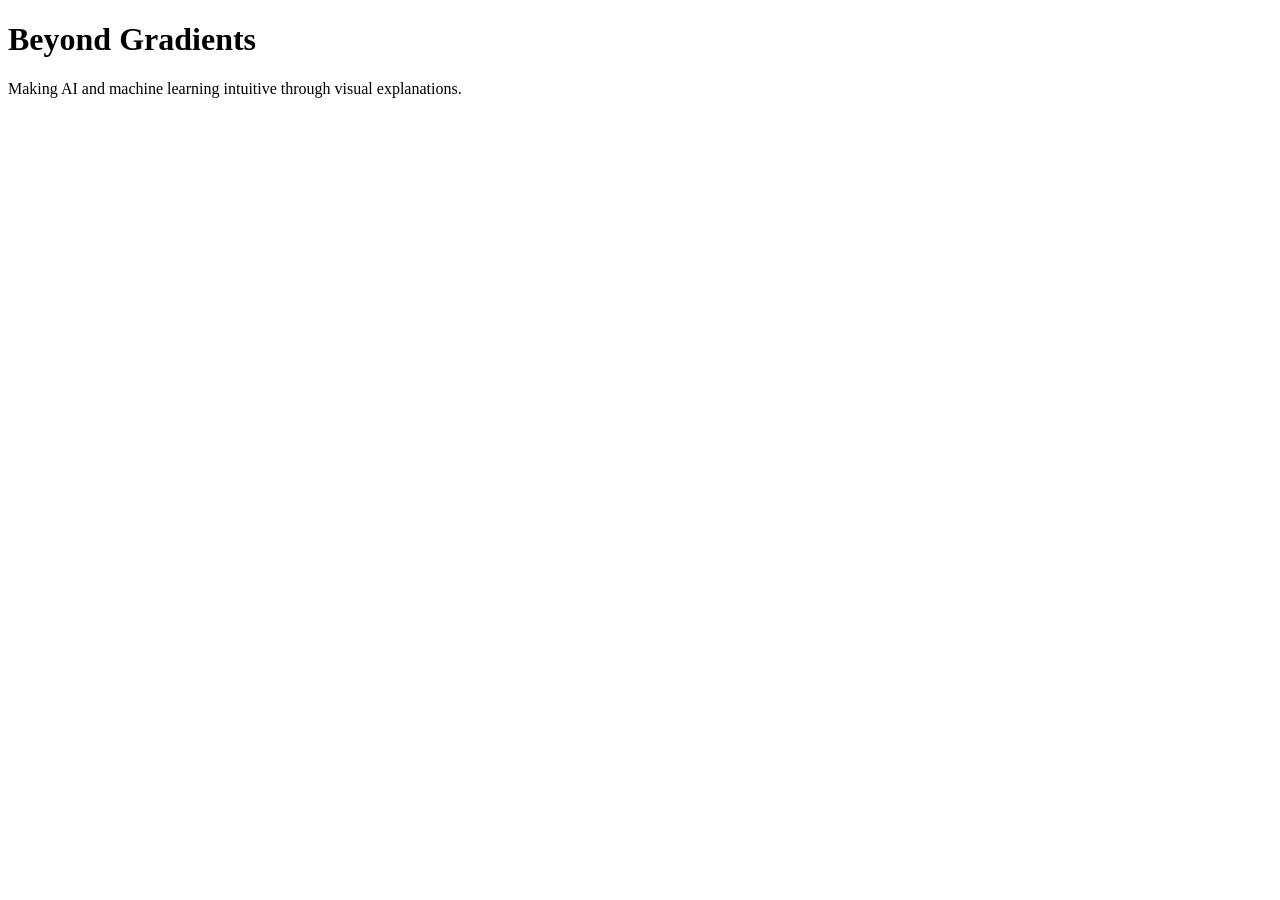
==== index.html @ d9b0badd "Create index.html" ====
<!doctype html>
<html>
<head>
  <meta charset="utf-8">
  <meta name="viewport" content="width=device-width, initial-scale=1">
  <title>Beyond Gradients</title>
</head>
<body>
  <h1>Beyond Gradients</h1>
  <p>Making AI and machine learning intuitive through visual explanations.</p>
</body>
</html>
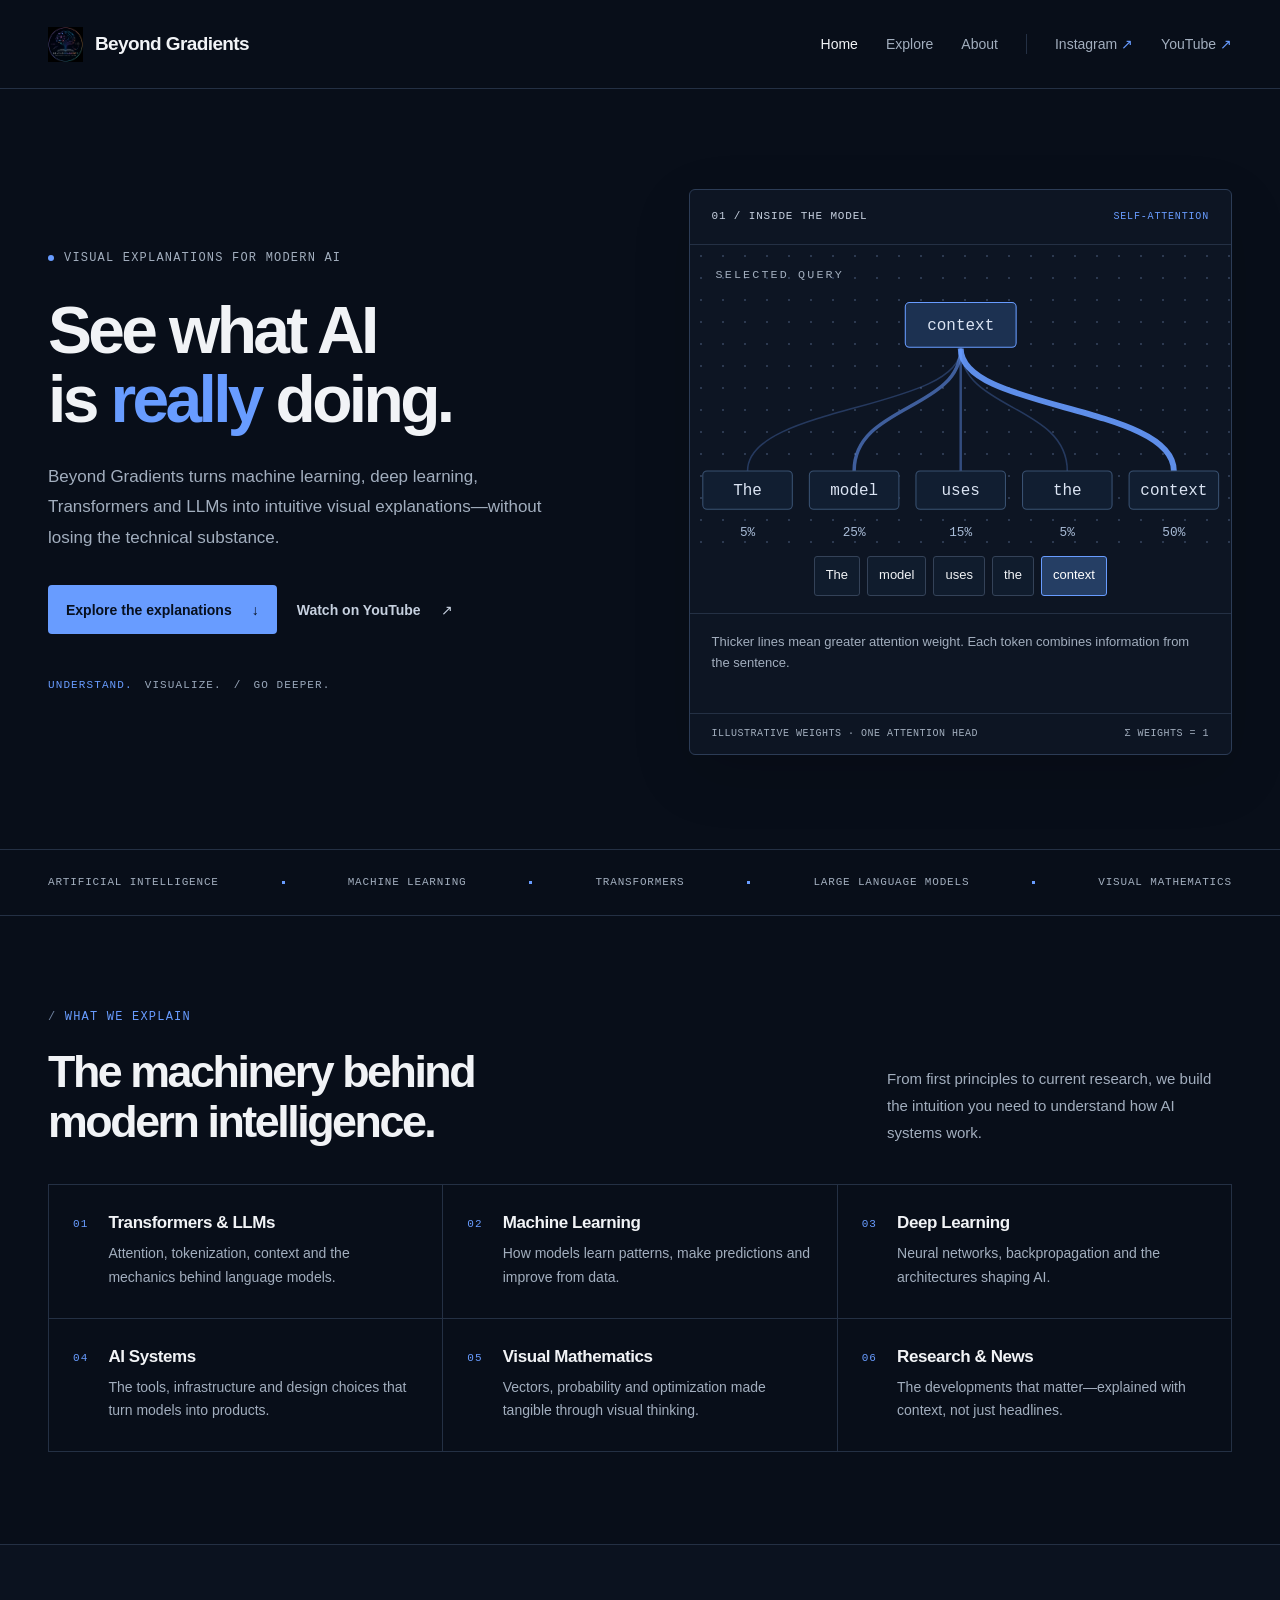
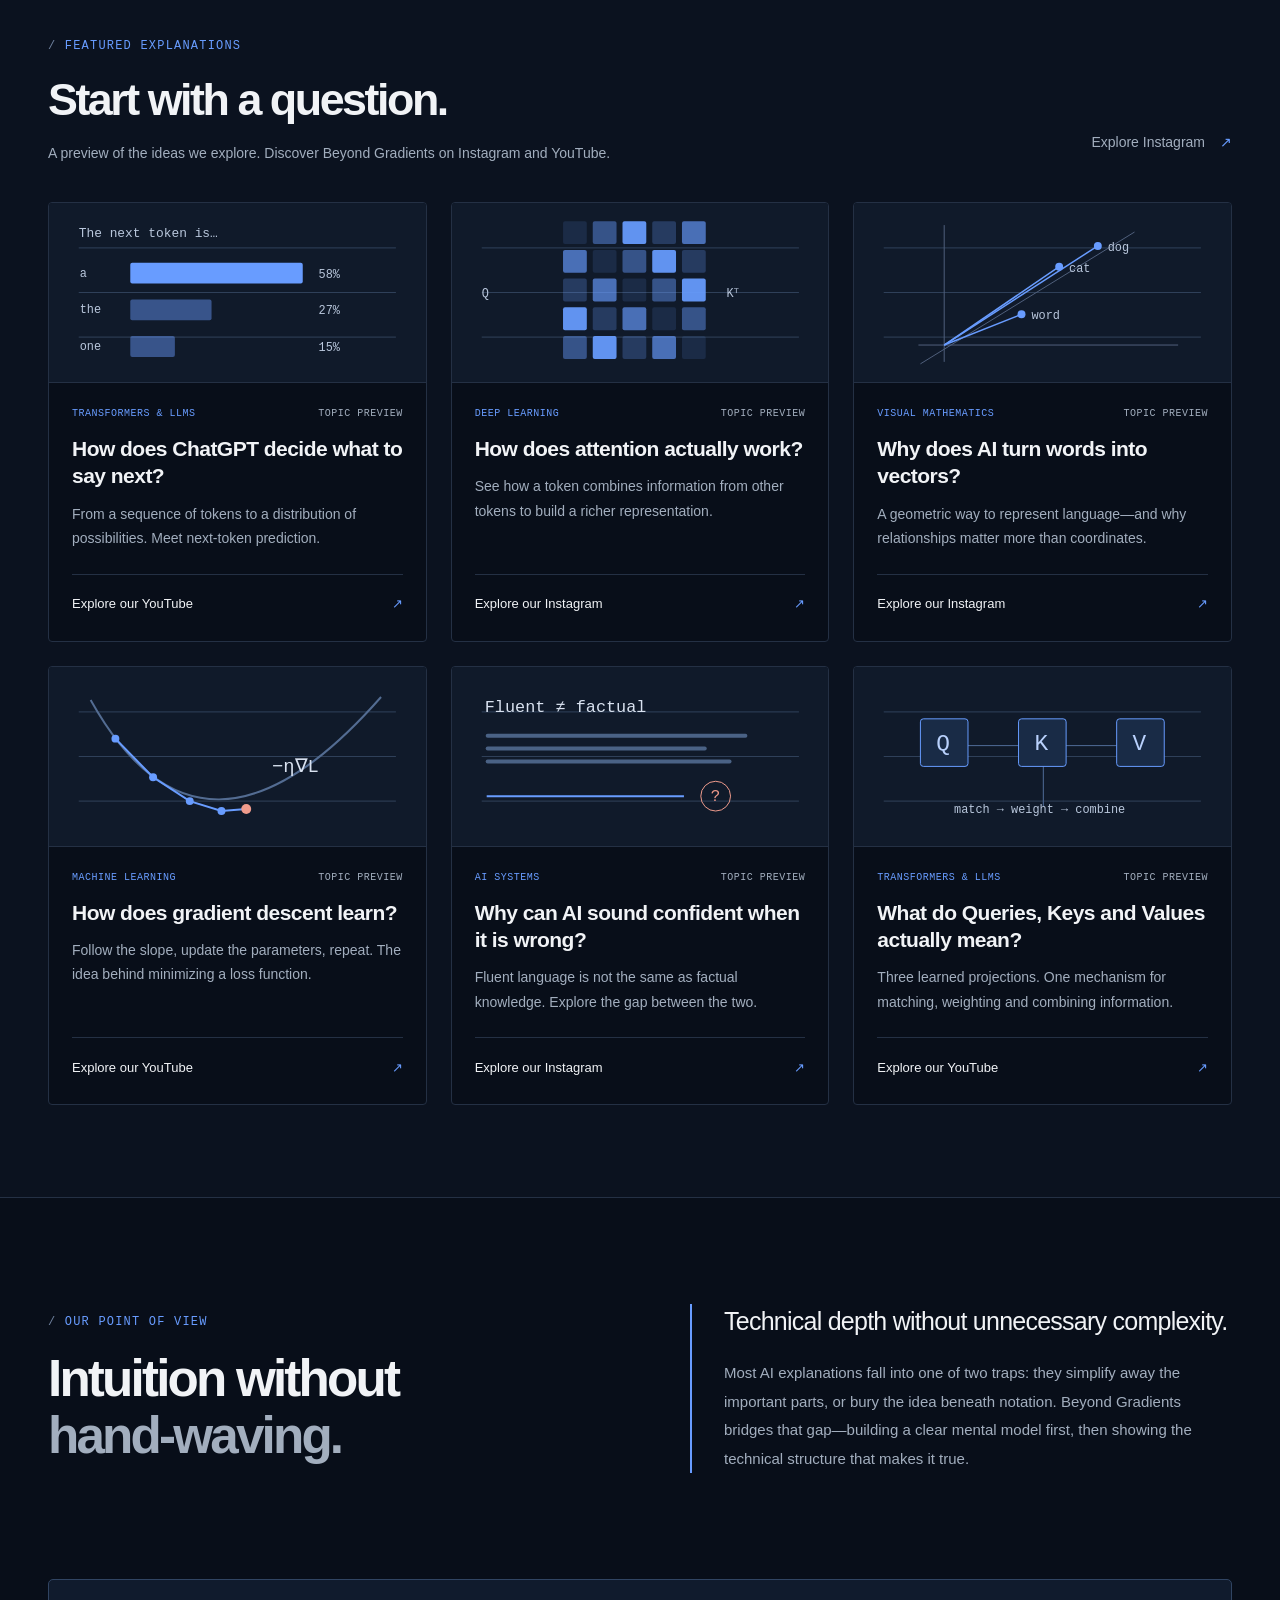
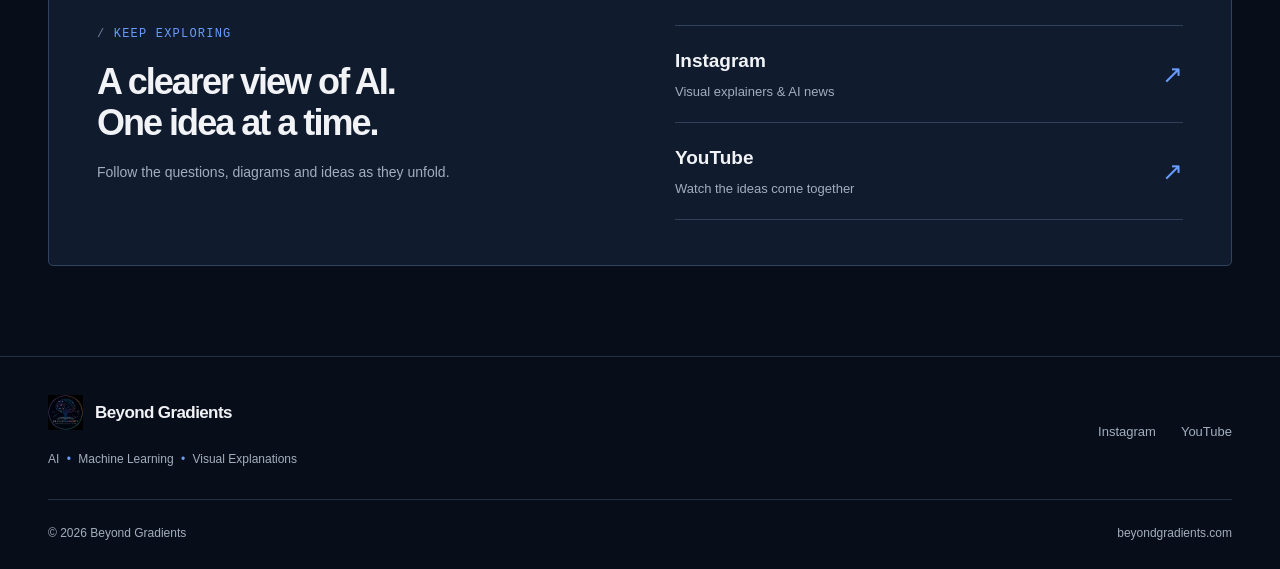
==== commit 94655bf0: "Build Beyond Gradients website" ====
--- a/index.html
+++ b/index.html
@@ -1,12 +1,183 @@
 <!doctype html>
-<html>
+<html lang="en">
 <head>
   <meta charset="utf-8">
   <meta name="viewport" content="width=device-width, initial-scale=1">
-  <title>Beyond Gradients</title>
+  <meta name="theme-color" content="#080e19">
+  <meta name="color-scheme" content="dark">
+  <title>Beyond Gradients — Visual Explanations for Modern AI</title>
+  <meta name="description" content="Understand artificial intelligence, machine learning, Transformers and LLMs through intuitive visual explanations with real technical depth.">
+  <link rel="canonical" href="https://beyondgradients.com/">
+  <link rel="icon" type="image/png" href="assets/beyond-grad-logo.png">
+  <link rel="apple-touch-icon" href="assets/beyond-grad-logo.png">
+  <meta property="og:type" content="website">
+  <meta property="og:site_name" content="Beyond Gradients">
+  <meta property="og:title" content="Beyond Gradients — Visual Explanations for Modern AI">
+  <meta property="og:description" content="AI and machine learning, explained intuitively, visually and rigorously.">
+  <meta property="og:url" content="https://beyondgradients.com/">
+  <meta property="og:image" content="https://beyondgradients.com/assets/beyond-grad-logo.png">
+  <meta property="og:image:alt" content="Beyond Gradients logo">
+  <meta name="twitter:card" content="summary">
+  <meta name="twitter:title" content="Beyond Gradients — Visual Explanations for Modern AI">
+  <meta name="twitter:description" content="AI and machine learning, explained intuitively, visually and rigorously.">
+  <meta name="twitter:image" content="https://beyondgradients.com/assets/beyond-grad-logo.png">
+  <script type="application/ld+json">
+    {"@context": "https://schema.org", "@type": "EducationalOrganization", "name": "Beyond Gradients", "url": "https://beyondgradients.com", "logo": "https://beyondgradients.com/assets/beyond-grad-logo.png", "description": "Visual explanations for artificial intelligence and machine learning.", "sameAs": ["https://www.instagram.com/beyondgradients/", "https://www.youtube.com/@BeyondGradients"]}
+  </script>
+  <link rel="stylesheet" href="styles.css">
+  <script src="script.js" defer></script>
 </head>
 <body>
-  <h1>Beyond Gradients</h1>
-  <p>Making AI and machine learning intuitive through visual explanations.</p>
+  <a class="skip-link" href="#main-content">Skip to content</a>
+  <header class="site-header" data-header>
+    <div class="nav-shell">
+      <a class="brand" href="#top" aria-label="Beyond Gradients home">
+        <span class="brand-mark"><img src="assets/beyond-grad-logo.png" alt="" width="40" height="40"></span>
+        <span>Beyond Gradients</span>
+      </a>
+      <button class="menu-toggle" type="button" aria-expanded="false" aria-controls="primary-navigation" data-menu-toggle>
+        <span class="sr-only">Open navigation</span><span aria-hidden="true"></span><span aria-hidden="true"></span>
+      </button>
+      <nav class="primary-nav" id="primary-navigation" aria-label="Primary navigation" data-navigation>
+        <a href="#top">Home</a><a href="#explore">Explore</a><a href="#about">About</a>
+        <span class="nav-divider" aria-hidden="true"></span>
+        <a class="platform-link" data-platform="instagram" href="https://www.instagram.com/beyondgradients/" target="_blank" rel="noopener noreferrer">Instagram <span aria-hidden="true">↗</span></a>
+        <a class="platform-link" data-platform="youtube" href="https://www.youtube.com/@BeyondGradients" target="_blank" rel="noopener noreferrer">YouTube <span aria-hidden="true">↗</span></a>
+      </nav>
+    </div>
+  </header>
+  <main id="main-content">
+    <section class="hero" id="top" aria-labelledby="hero-title">
+      <div class="hero-grid page-shell">
+        <div class="hero-copy">
+          <p class="eyebrow"><span></span> Visual explanations for modern AI</p>
+          <h1 id="hero-title">See what AI<br>is <em>really</em> doing.</h1>
+          <p class="hero-lede">Beyond Gradients turns machine learning, deep learning, Transformers and LLMs into intuitive visual explanations—without losing the technical substance.</p>
+          <div class="hero-actions">
+            <a class="button button-primary" href="#featured">Explore the explanations <span aria-hidden="true">↓</span></a>
+            <a class="button button-quiet" data-platform="youtube" href="https://www.youtube.com/@BeyondGradients" target="_blank" rel="noopener noreferrer">Watch on YouTube <span aria-hidden="true">↗</span></a>
+          </div>
+          <p class="hero-index"><span>Understand.</span> Visualize. <span aria-hidden="true">/</span> Go deeper.</p>
+        </div>
+        <div class="attention-visual">
+          <div class="visual-label"><span>01 / Inside the model</span><span>Self-attention</span></div>
+          <svg viewBox="0 0 508 292" role="img" aria-labelledby="attention-title attention-desc">
+            <title id="attention-title">How a token attends to context</title>
+            <desc id="attention-desc">Illustrative attention weights for context: The 5 percent, model 25 percent, uses 15 percent, the 5 percent, context 50 percent. Invented teaching values, not model measurements.</desc>
+            <text class="diagram-label" x="24" y="31">Selected query</text>
+            <rect class="diagram-node active" x="202" y="54" width="104" height="42" rx="4"/>
+            <text class="diagram-text" x="254" y="80" data-query-label>context</text>
+            <path class="diagram-line" data-attention-line d="M254 97 C254 155 54 150 54 212" style="stroke-width:1.45;opacity:0.27"/>
+            <path class="diagram-line" data-attention-line d="M254 97 C254 155 154 150 154 212" style="stroke-width:3.25;opacity:0.55"/>
+            <path class="diagram-line" data-attention-line d="M254 97 C254 155 254 150 254 212" style="stroke-width:2.3499999999999996;opacity:0.41000000000000003"/>
+            <path class="diagram-line" data-attention-line d="M254 97 C254 155 354 150 354 212" style="stroke-width:1.45;opacity:0.27"/>
+            <path class="diagram-line" data-attention-line d="M254 97 C254 155 454 150 454 212" style="stroke-width:5.5;opacity:0.9000000000000001"/>
+            <rect class="diagram-node" x="12" y="212" width="84" height="36" rx="4"/><text class="diagram-text" x="54" y="235">The</text><text class="diagram-weight" data-attention-weight x="54" y="273">5%</text>
+            <rect class="diagram-node" x="112" y="212" width="84" height="36" rx="4"/><text class="diagram-text" x="154" y="235">model</text><text class="diagram-weight" data-attention-weight x="154" y="273">25%</text>
+            <rect class="diagram-node" x="212" y="212" width="84" height="36" rx="4"/><text class="diagram-text" x="254" y="235">uses</text><text class="diagram-weight" data-attention-weight x="254" y="273">15%</text>
+            <rect class="diagram-node" x="312" y="212" width="84" height="36" rx="4"/><text class="diagram-text" x="354" y="235">the</text><text class="diagram-weight" data-attention-weight x="354" y="273">5%</text>
+            <rect class="diagram-node" x="412" y="212" width="84" height="36" rx="4"/><text class="diagram-text" x="454" y="235">context</text><text class="diagram-weight" data-attention-weight x="454" y="273">50%</text>
+          </svg>
+          <div class="token-controls" role="group" aria-label="Choose a query token" hidden><button type="button" data-token="The" aria-pressed="false">The</button><button type="button" data-token="model" aria-pressed="false">model</button><button type="button" data-token="uses" aria-pressed="false">uses</button><button type="button" data-token="the" aria-pressed="false">the</button><button type="button" data-token="context" aria-pressed="true">context</button></div>
+          <p class="visual-note" data-attention-status aria-live="polite">Thicker lines mean greater attention weight. Each token combines information from the sentence.</p>
+          <div class="visual-footer"><span>Illustrative weights · one attention head</span><span>Σ weights = 1</span></div>
+        </div>
+      </div>
+    </section>
+    <section class="topic-strip" aria-label="Topics covered"><div class="ticker-track"><span>Artificial intelligence</span><i></i><span>Machine learning</span><i></i><span>Transformers</span><i></i><span>Large language models</span><i></i><span>Visual mathematics</span></div></section>
+    <section class="section page-shell" id="explore" aria-labelledby="explore-title">
+      <div class="section-heading">
+        <div><p class="kicker">What we explain</p><h2 id="explore-title">The machinery behind<br>modern intelligence.</h2></div>
+        <p>From first principles to current research, we build the intuition you need to understand how AI systems work.</p>
+      </div>
+      <div class="category-grid">
+        <article class="category-card"><span class="category-number">01</span><div><h3>Transformers &amp; LLMs</h3><p>Attention, tokenization, context and the mechanics behind language models.</p></div></article>
+        <article class="category-card"><span class="category-number">02</span><div><h3>Machine Learning</h3><p>How models learn patterns, make predictions and improve from data.</p></div></article>
+        <article class="category-card"><span class="category-number">03</span><div><h3>Deep Learning</h3><p>Neural networks, backpropagation and the architectures shaping AI.</p></div></article>
+        <article class="category-card"><span class="category-number">04</span><div><h3>AI Systems</h3><p>The tools, infrastructure and design choices that turn models into products.</p></div></article>
+        <article class="category-card"><span class="category-number">05</span><div><h3>Visual Mathematics</h3><p>Vectors, probability and optimization made tangible through visual thinking.</p></div></article>
+        <article class="category-card"><span class="category-number">06</span><div><h3>Research &amp; News</h3><p>The developments that matter—explained with context, not just headlines.</p></div></article>
+      </div>
+    </section>
+    <section class="section featured-section" id="featured" aria-labelledby="featured-title">
+      <div class="page-shell">
+        <div class="section-heading featured-heading"><div><p class="kicker">Featured explanations</p><h2 id="featured-title">Start with a question.</h2><p class="section-intro">A preview of the ideas we explore. Discover Beyond Gradients on Instagram and YouTube.</p></div><a class="text-link" data-platform="instagram" href="https://www.instagram.com/beyondgradients/" target="_blank" rel="noopener noreferrer">Explore Instagram <span aria-hidden="true">↗</span></a></div>
+        <!-- EXPLANATIONS:START -->
+        <div class="content-grid">
+          <article class="content-card">
+            <div class="card-visual"><svg viewBox="0 0 380 180" aria-hidden="true" focusable="false" xmlns="http://www.w3.org/2000/svg"><g fill="none" stroke="#30415b" stroke-width="1"><path d="M30 45H350M30 90H350M30 135H350"/></g><text x="30" y="34" fill="#b9c7dc" font-family="monospace" font-size="13">The next token is…</text><text x="31" y="74" fill="#b9c7dc" font-family="monospace" font-size="12">a</text><rect x="82" y="60" width="174" height="21" rx="2" fill="#689cff" opacity="1"/><text x="272" y="75" fill="#b9c7dc" font-family="monospace" font-size="12">58%</text><text x="31" y="111" fill="#b9c7dc" font-family="monospace" font-size="12">the</text><rect x="82" y="97" width="82" height="21" rx="2" fill="#689cff" opacity="0.45"/><text x="272" y="112" fill="#b9c7dc" font-family="monospace" font-size="12">27%</text><text x="31" y="148" fill="#b9c7dc" font-family="monospace" font-size="12">one</text><rect x="82" y="134" width="45" height="21" rx="2" fill="#689cff" opacity="0.45"/><text x="272" y="149" fill="#b9c7dc" font-family="monospace" font-size="12">15%</text></svg></div>
+            <div class="card-body">
+              <div class="card-meta"><span>Transformers &amp; LLMs</span><span>Topic preview</span></div>
+              <h3>How does ChatGPT decide what to say next?</h3><p>From a sequence of tokens to a distribution of possibilities. Meet next-token prediction.</p>
+              <a class="card-link" href="https://www.youtube.com/@BeyondGradients" target="_blank" rel="noopener noreferrer" aria-label="Explore our YouTube: How does ChatGPT decide what to say next?">Explore our YouTube<span aria-hidden="true">↗</span></a>
+            </div>
+          </article>
+          <article class="content-card">
+            <div class="card-visual"><svg viewBox="0 0 380 180" aria-hidden="true" focusable="false" xmlns="http://www.w3.org/2000/svg"><g fill="none" stroke="#30415b" stroke-width="1"><path d="M30 45H350M30 90H350M30 135H350"/></g><rect x="112" y="18" width="24" height="23" rx="2" fill="#689cff" opacity="0.13"/><rect x="142" y="18" width="24" height="23" rx="2" fill="#689cff" opacity="0.44"/><rect x="172" y="18" width="24" height="23" rx="2" fill="#689cff" opacity="0.93"/><rect x="202" y="18" width="24" height="23" rx="2" fill="#689cff" opacity="0.25"/><rect x="232" y="18" width="24" height="23" rx="2" fill="#689cff" opacity="0.66"/><rect x="112" y="47" width="24" height="23" rx="2" fill="#689cff" opacity="0.66"/><rect x="142" y="47" width="24" height="23" rx="2" fill="#689cff" opacity="0.13"/><rect x="172" y="47" width="24" height="23" rx="2" fill="#689cff" opacity="0.44"/><rect x="202" y="47" width="24" height="23" rx="2" fill="#689cff" opacity="0.93"/><rect x="232" y="47" width="24" height="23" rx="2" fill="#689cff" opacity="0.25"/><rect x="112" y="76" width="24" height="23" rx="2" fill="#689cff" opacity="0.25"/><rect x="142" y="76" width="24" height="23" rx="2" fill="#689cff" opacity="0.66"/><rect x="172" y="76" width="24" height="23" rx="2" fill="#689cff" opacity="0.13"/><rect x="202" y="76" width="24" height="23" rx="2" fill="#689cff" opacity="0.44"/><rect x="232" y="76" width="24" height="23" rx="2" fill="#689cff" opacity="0.93"/><rect x="112" y="105" width="24" height="23" rx="2" fill="#689cff" opacity="0.93"/><rect x="142" y="105" width="24" height="23" rx="2" fill="#689cff" opacity="0.25"/><rect x="172" y="105" width="24" height="23" rx="2" fill="#689cff" opacity="0.66"/><rect x="202" y="105" width="24" height="23" rx="2" fill="#689cff" opacity="0.13"/><rect x="232" y="105" width="24" height="23" rx="2" fill="#689cff" opacity="0.44"/><rect x="112" y="134" width="24" height="23" rx="2" fill="#689cff" opacity="0.44"/><rect x="142" y="134" width="24" height="23" rx="2" fill="#689cff" opacity="0.93"/><rect x="172" y="134" width="24" height="23" rx="2" fill="#689cff" opacity="0.25"/><rect x="202" y="134" width="24" height="23" rx="2" fill="#689cff" opacity="0.66"/><rect x="232" y="134" width="24" height="23" rx="2" fill="#689cff" opacity="0.13"/><text x="30" y="95" fill="#b9c7dc" font-family="monospace" font-size="12">Q</text><text x="277" y="95" fill="#b9c7dc" font-family="monospace" font-size="12">Kᵀ</text></svg></div>
+            <div class="card-body">
+              <div class="card-meta"><span>Deep Learning</span><span>Topic preview</span></div>
+              <h3>How does attention actually work?</h3><p>See how a token combines information from other tokens to build a richer representation.</p>
+              <a class="card-link" href="https://www.instagram.com/beyondgradients/" target="_blank" rel="noopener noreferrer" aria-label="Explore our Instagram: How does attention actually work?">Explore our Instagram<span aria-hidden="true">↗</span></a>
+            </div>
+          </article>
+          <article class="content-card">
+            <div class="card-visual"><svg viewBox="0 0 380 180" aria-hidden="true" focusable="false" xmlns="http://www.w3.org/2000/svg"><g fill="none" stroke="#30415b" stroke-width="1"><path d="M30 45H350M30 90H350M30 135H350"/></g><path d="M65 143H327M91 160V22M67 162L283 29" stroke="#50617d" fill="none"/><path d="M91 143L207 64" stroke="#689cff" stroke-width="1.5"/><circle cx="207" cy="64" r="4" fill="#689cff"/><text x="217" y="69" fill="#b9c7dc" font-family="monospace" font-size="12">cat</text><path d="M91 143L246 43" stroke="#689cff" stroke-width="1.5"/><circle cx="246" cy="43" r="4" fill="#689cff"/><text x="256" y="48" fill="#b9c7dc" font-family="monospace" font-size="12">dog</text><path d="M91 143L169 112" stroke="#689cff" stroke-width="1.5"/><circle cx="169" cy="112" r="4" fill="#689cff"/><text x="179" y="117" fill="#b9c7dc" font-family="monospace" font-size="12">word</text></svg></div>
+            <div class="card-body">
+              <div class="card-meta"><span>Visual Mathematics</span><span>Topic preview</span></div>
+              <h3>Why does AI turn words into vectors?</h3><p>A geometric way to represent language—and why relationships matter more than coordinates.</p>
+              <a class="card-link" href="https://www.instagram.com/beyondgradients/" target="_blank" rel="noopener noreferrer" aria-label="Explore our Instagram: Why does AI turn words into vectors?">Explore our Instagram<span aria-hidden="true">↗</span></a>
+            </div>
+          </article>
+          <article class="content-card">
+            <div class="card-visual"><svg viewBox="0 0 380 180" aria-hidden="true" focusable="false" xmlns="http://www.w3.org/2000/svg"><g fill="none" stroke="#30415b" stroke-width="1"><path d="M30 45H350M30 90H350M30 135H350"/></g><path d="M42 33Q155 235 335 30" stroke="#536c92" stroke-width="2" fill="none"/><path d="M67 72L105 111L142 135L174 145L199 143" stroke="#689cff" stroke-width="2" fill="none"/><circle cx="67" cy="72" r="4" fill="#689cff"/><circle cx="105" cy="111" r="4" fill="#689cff"/><circle cx="142" cy="135" r="4" fill="#689cff"/><circle cx="174" cy="145" r="4" fill="#689cff"/><circle cx="199" cy="143" r="5" fill="#ef9b8c"/><text x="225" y="106" fill="#d9e2f0" font-family="monospace" font-size="19">−η∇L</text></svg></div>
+            <div class="card-body">
+              <div class="card-meta"><span>Machine Learning</span><span>Topic preview</span></div>
+              <h3>How does gradient descent learn?</h3><p>Follow the slope, update the parameters, repeat. The idea behind minimizing a loss function.</p>
+              <a class="card-link" href="https://www.youtube.com/@BeyondGradients" target="_blank" rel="noopener noreferrer" aria-label="Explore our YouTube: How does gradient descent learn?">Explore our YouTube<span aria-hidden="true">↗</span></a>
+            </div>
+          </article>
+          <article class="content-card">
+            <div class="card-visual"><svg viewBox="0 0 380 180" aria-hidden="true" focusable="false" xmlns="http://www.w3.org/2000/svg"><g fill="none" stroke="#30415b" stroke-width="1"><path d="M30 45H350M30 90H350M30 135H350"/></g><text x="33" y="45" fill="#d9e2f0" font-family="monospace" font-size="17">Fluent ≠ factual</text><rect x="34" y="67" width="264" height="4" rx="2" fill="#4a6285"/><rect x="34" y="80" width="223" height="4" rx="2" fill="#4a6285"/><rect x="34" y="93" width="248" height="4" rx="2" fill="#4a6285"/><path d="M35 130H234" stroke="#689cff" stroke-width="2"/><circle cx="266" cy="130" r="15" fill="none" stroke="#ef9b8c"/><text x="261" y="135" fill="#ef9b8c" font-family="monospace" font-size="16">?</text></svg></div>
+            <div class="card-body">
+              <div class="card-meta"><span>AI Systems</span><span>Topic preview</span></div>
+              <h3>Why can AI sound confident when it is wrong?</h3><p>Fluent language is not the same as factual knowledge. Explore the gap between the two.</p>
+              <a class="card-link" href="https://www.instagram.com/beyondgradients/" target="_blank" rel="noopener noreferrer" aria-label="Explore our Instagram: Why can AI sound confident when it is wrong?">Explore our Instagram<span aria-hidden="true">↗</span></a>
+            </div>
+          </article>
+          <article class="content-card">
+            <div class="card-visual"><svg viewBox="0 0 380 180" aria-hidden="true" focusable="false" xmlns="http://www.w3.org/2000/svg"><g fill="none" stroke="#30415b" stroke-width="1"><path d="M30 45H350M30 90H350M30 135H350"/></g><path d="M91 79H291M191 79V140" stroke="#506d99" fill="none"/><rect x="67" y="52" width="48" height="48" rx="3" fill="#192b46" stroke="#689cff"/><text x="83" y="83" fill="#b9d1fc" font-family="monospace" font-size="23">Q</text><rect x="166" y="52" width="48" height="48" rx="3" fill="#192b46" stroke="#689cff"/><text x="182" y="83" fill="#b9d1fc" font-family="monospace" font-size="23">K</text><rect x="265" y="52" width="48" height="48" rx="3" fill="#192b46" stroke="#689cff"/><text x="281" y="83" fill="#b9d1fc" font-family="monospace" font-size="23">V</text><text x="101" y="147" fill="#b9c7dc" font-family="monospace" font-size="12">match → weight → combine</text></svg></div>
+            <div class="card-body">
+              <div class="card-meta"><span>Transformers &amp; LLMs</span><span>Topic preview</span></div>
+              <h3>What do Queries, Keys and Values actually mean?</h3><p>Three learned projections. One mechanism for matching, weighting and combining information.</p>
+              <a class="card-link" href="https://www.youtube.com/@BeyondGradients" target="_blank" rel="noopener noreferrer" aria-label="Explore our YouTube: What do Queries, Keys and Values actually mean?">Explore our YouTube<span aria-hidden="true">↗</span></a>
+            </div>
+          </article>
+        </div>
+        <!-- EXPLANATIONS:END -->
+      </div>
+    </section>
+    <section class="philosophy" id="about" aria-labelledby="philosophy-title">
+      <div class="page-shell philosophy-grid">
+        <div><p class="kicker">Our point of view</p><h2 id="philosophy-title">Intuition without<br><span>hand-waving.</span></h2></div>
+        <div class="philosophy-copy"><p class="statement">Technical depth without unnecessary complexity.</p><p>Most AI explanations fall into one of two traps: they simplify away the important parts, or bury the idea beneath notation. Beyond Gradients bridges that gap—building a clear mental model first, then showing the technical structure that makes it true.</p></div>
+      </div>
+    </section>
+    <section class="follow-section" aria-labelledby="follow-title">
+      <div class="page-shell follow-panel">
+        <div class="follow-copy"><p class="kicker">Keep exploring</p><h2 id="follow-title">A clearer view of AI.<br>One idea at a time.</h2><p>Follow the questions, diagrams and ideas as they unfold.</p></div>
+        <div class="follow-links">
+          <a data-platform="instagram" href="https://www.instagram.com/beyondgradients/" target="_blank" rel="noopener noreferrer"><span><strong>Instagram</strong><small>Visual explainers &amp; AI news</small></span><b aria-hidden="true">↗</b></a>
+          <a data-platform="youtube" href="https://www.youtube.com/@BeyondGradients" target="_blank" rel="noopener noreferrer"><span><strong>YouTube</strong><small>Watch the ideas come together</small></span><b aria-hidden="true">↗</b></a>
+        </div>
+      </div>
+    </section>
+  </main>
+  <footer class="site-footer">
+    <div class="page-shell footer-grid">
+      <div><a class="brand footer-brand" href="#top"><span class="brand-mark"><img src="assets/beyond-grad-logo.png" alt="" width="36" height="36"></span><span>Beyond Gradients</span></a><p>AI <i>•</i> Machine Learning <i>•</i> Visual Explanations</p></div>
+      <div class="footer-links"><a data-platform="instagram" href="https://www.instagram.com/beyondgradients/" target="_blank" rel="noopener noreferrer">Instagram</a><a data-platform="youtube" href="https://www.youtube.com/@BeyondGradients" target="_blank" rel="noopener noreferrer">YouTube</a></div>
+      <div class="footer-meta"><span>© 2026 Beyond Gradients</span><a href="https://beyondgradients.com">beyondgradients.com</a></div>
+    </div>
+  </footer>
 </body>
 </html>
--- a/styles.css
+++ b/styles.css
@@ -0,0 +1,993 @@
+:root {
+  color-scheme:dark;
+  --bg:#080e19;
+  --panel:#0d1523;
+  --ink:#f1f3f6;
+  --muted:#a2aebe;
+  --blue:#689cff;
+  --line:#243044;
+  font-family:Inter,-apple-system,BlinkMacSystemFont,"Segoe UI",sans-serif;
+  font-synthesis:none;
+  scroll-behavior:smooth;
+  scroll-padding-top:100px;
+}
+* {
+  box-sizing:border-box;
+}
+body {
+  margin:0;
+  background:var(--bg);
+  color:var(--ink);
+  font-size:16px;
+  line-height:1.6;
+}
+a {
+  color:inherit;
+  text-decoration:none;
+}
+button {
+  font:inherit;
+}
+button,a {
+  -webkit-tap-highlight-color:transparent;
+}
+a,button {
+  touch-action:manipulation;
+}
+a:focus-visible,button:focus-visible {
+  outline:2px solid var(--blue);
+  outline-offset:6px;
+}
+::selection {
+  background:#304c7d;
+  color:white;
+}
+svg {
+  display:block;
+  max-width:100%;
+}
+button {
+  color:inherit;
+}
+h1,h2,h3,p {
+  margin:0;
+}
+h1,h2,h3 {
+  line-height:1.12;
+}
+h1,h2 {
+  font-weight:550;
+  letter-spacing:-.055em;
+}
+h3 {
+  letter-spacing:-.025em;
+}
+p {
+  color:var(--muted);
+}
+.page-shell,.nav-shell {
+  width:min(1240px,calc(100% - 96px));
+  margin-inline:auto;
+}
+.sr-only {
+  position:absolute;
+  width:1px;
+  height:1px;
+  padding:0;
+  overflow:hidden;
+  clip:rect(0,0,0,0);
+  white-space:nowrap;
+  border:0;
+}
+.skip-link {
+  position:fixed;
+  top:12px;
+  left:16px;
+  transform:translateY(-160%);
+  padding:12px 20px;
+  background:var(--ink);
+  color:var(--bg);
+  z-index:100;
+}
+.skip-link:focus {
+  transform:none;
+}
+.site-header {
+  position:sticky;
+  top:0;
+  z-index:20;
+  background:var(--bg);
+  border-bottom:1px solid var(--line);
+}
+.nav-shell {
+  min-height:88px;
+  display:flex;
+  align-items:center;
+  justify-content:space-between;
+  gap:24px;
+}
+.brand {
+  display:inline-flex;
+  align-items:center;
+  gap:12px;
+  white-space:nowrap;
+  font-size:19px;
+  font-weight:650;
+  letter-spacing:-.6px;
+}
+.brand-mark {
+  display:grid;
+  place-items:center;
+  width:35px;
+  height:35px;
+}
+.brand-mark img {
+  width:100%;
+  height:100%;
+}
+.primary-nav {
+  display:flex;
+  align-items:center;
+  gap:28px;
+  font-size:14px;
+}
+.primary-nav a {
+  padding-block:12px;
+  color:var(--muted);
+  transition:color .18s;
+}
+.primary-nav a:hover,.text-link:hover,.footer-links a:hover {
+  color:var(--ink);
+}
+.primary-nav a:first-child {
+  color:var(--ink);
+}
+.platform-link span {
+  color:var(--blue);
+}
+.nav-divider {
+  height:20px;
+  width:1px;
+  background:var(--line);
+}
+.menu-toggle {
+  display:none;
+}
+.hero {
+  position:relative;
+  border-bottom:1px solid var(--line);
+}
+.hero-grid {
+  display:grid;
+  grid-template-columns:1.05fr 1fr;
+  gap:70px;
+  align-items:center;
+  padding-top:100px;
+  padding-bottom:94px;
+}
+.eyebrow,.kicker,.visual-label,.category-number,.card-meta,.visual-footer,.topic-strip,.hero-index {
+  font-family:"SFMono-Regular",Consolas,"Liberation Mono",monospace;
+  font-size:12px;
+  letter-spacing:.1em;
+  text-transform:uppercase;
+}
+.eyebrow {
+  color:var(--muted);
+  display:flex;
+  align-items:center;
+  gap:10px;
+  margin-bottom:28px;
+}
+.eyebrow span {
+  height:6px;
+  width:6px;
+  background:var(--blue);
+  border-radius:50%;
+}
+h1 {
+  font-size:clamp(48px,5.15vw,76px);
+  line-height:1.045;
+}
+h1 em {
+  font-style:normal;
+  color:var(--blue);
+}
+.hero-lede {
+  font-size:17px;
+  line-height:1.8;
+  max-width:505px;
+  margin-top:28px;
+}
+.hero-actions {
+  display:flex;
+  align-items:center;
+  flex-wrap:wrap;
+  gap:12px;
+  margin-top:32px;
+}
+.button {
+  display:inline-flex;
+  align-items:center;
+  justify-content:center;
+  gap:20px;
+  min-height:49px;
+  padding:13px 18px;
+  border-radius:4px;
+  font-size:14px;
+  font-weight:550;
+  transition:background .2s,transform .2s;
+}
+.button-primary {
+  background:var(--blue);
+  color:#07101f;
+}
+.button-primary:hover {
+  background:#90b6ff;
+  transform:translateY(-2px);
+}
+.button-quiet {
+  padding-inline:8px;
+  color:#c6d0df;
+}
+.button-quiet:hover {
+  color:var(--ink);
+}
+.hero-index {
+  display:flex;
+  gap:12px;
+  margin-top:43px;
+  color:#9aa8bb;
+  font-size:11px;
+}
+.hero-index span:first-child {
+  color:var(--blue);
+}
+.attention-visual {
+  min-width:0;
+  border:1px solid #2c3c56;
+  background:var(--panel);
+  border-radius:6px;
+  overflow:hidden;
+  box-shadow:0 20px 60px #0002;
+}
+.visual-label {
+  display:flex;
+  justify-content:space-between;
+  align-items:center;
+  gap:12px;
+  padding:18px 22px;
+  border-bottom:1px solid var(--line);
+  font-size:11px;
+  letter-spacing:.075em;
+  color:#c6d0df;
+}
+.visual-label span:last-child {
+  color:var(--blue);
+  font-size:10px;
+}
+.attention-visual>svg {
+  width:100%;
+  height:auto;
+  background-image:radial-gradient(#2c3950 1px,transparent 1px);
+  background-size:22px 22px;
+}
+.diagram-line {
+  stroke:var(--blue);
+  fill:none;
+  transition:stroke-width .3s,opacity .3s;
+}
+.diagram-node {
+  fill:#111e31;
+  stroke:#395171;
+}
+.diagram-node.active {
+  stroke:var(--blue);
+  fill:#1c3151;
+}
+.diagram-text {
+  font:15px "SFMono-Regular",Consolas,monospace;
+  fill:#dbe4f3;
+  text-anchor:middle;
+}
+.diagram-label {
+  font:11px "SFMono-Regular",Consolas,monospace;
+  fill:#a2aebe;
+  text-transform:uppercase;
+  letter-spacing:2px;
+}
+.diagram-weight {
+  font:12px "SFMono-Regular",Consolas,monospace;
+  fill:#a9bcd7;
+  text-anchor:middle;
+}
+.token-controls {
+  display:flex;
+  justify-content:center;
+  gap:7px;
+  padding:0 20px 17px;
+}
+.token-controls button {
+  border:1px solid #344258;
+  background:#101c2d;
+  border-radius:3px;
+  font-size:13px;
+  min-height:40px;
+  padding:7px 11px;
+  cursor:pointer;
+}
+.token-controls button[aria-pressed=true] {
+  background:#253e64;
+  border-color:var(--blue);
+  color:#fff;
+}
+.token-controls button:hover {
+  border-color:var(--blue);
+}
+.visual-note {
+  font-size:13px;
+  line-height:1.65;
+  padding:17px 22px;
+  border-top:1px solid var(--line);
+  min-height:100px;
+}
+.visual-note span {
+  color:var(--blue);
+  margin-right:10px;
+}
+.visual-footer {
+  display:flex;
+  justify-content:space-between;
+  gap:8px;
+  padding:12px 22px;
+  border-top:1px solid var(--line);
+  font-size:9px;
+  letter-spacing:.05em;
+  color:#a2aebe;
+}
+.topic-strip {
+  border-bottom:1px solid var(--line);
+  color:#a2aebe;
+  font-size:11px;
+  letter-spacing:.075em;
+}
+.ticker-track {
+  width:min(1240px,calc(100% - 96px));
+  margin:auto;
+  display:flex;
+  justify-content:space-between;
+  align-items:center;
+  gap:20px;
+  padding:24px 0;
+  flex-wrap:wrap;
+}
+.ticker-track i {
+  width:3px;
+  height:3px;
+  background:var(--blue);
+}
+.section {
+  padding-block:92px;
+}
+.section-heading {
+  display:flex;
+  align-items:flex-end;
+  justify-content:space-between;
+  gap:40px;
+  margin-bottom:38px;
+}
+.kicker {
+  color:var(--blue);
+  margin-bottom:18px;
+}
+.kicker:before {
+  content:"/ ";
+  color:#70829f;
+}
+h2 {
+  font-size:clamp(34px,3.5vw,48px);
+}
+.section-heading>p {
+  font-size:15px;
+  max-width:345px;
+  line-height:1.8;
+}
+.category-grid {
+  display:grid;
+  grid-template-columns:repeat(3,1fr);
+  border-top:1px solid var(--line);
+  border-left:1px solid var(--line);
+}
+.category-card {
+  display:flex;
+  align-items:flex-start;
+  gap:20px;
+  padding:28px 24px;
+  border-bottom:1px solid var(--line);
+  border-right:1px solid var(--line);
+}
+.category-number {
+  color:var(--blue);
+  font-size:11px;
+  padding-top:3px;
+}
+.category-card h3 {
+  font-size:17px;
+  font-weight:550;
+  margin-bottom:10px;
+}
+.category-card p {
+  font-size:14px;
+  line-height:1.7;
+}
+.featured-section {
+  background:#0b121f;
+  border-block:1px solid var(--line);
+}
+.text-link {
+  font-size:14px;
+  color:var(--muted);
+  display:inline-flex;
+  gap:15px;
+  align-items:center;
+  min-height:44px;
+}
+.text-link span {
+  color:var(--blue);
+}
+.section-intro {
+  font-size:14px;
+  margin-top:17px;
+  max-width:570px;
+}
+.content-grid {
+  display:grid;
+  grid-template-columns:repeat(3,1fr);
+  gap:24px;
+}
+.content-card {
+  min-width:0;
+  display:flex;
+  flex-direction:column;
+  border:1px solid var(--line);
+  border-radius:4px;
+  overflow:hidden;
+  background:var(--bg);
+  transition:border-color .2s,transform .2s;
+}
+.content-card:hover {
+  border-color:#4b6488;
+  transform:translateY(-3px);
+}
+.card-visual {
+  height:180px;
+  display:grid;
+  place-items:center;
+  border-bottom:1px solid var(--line);
+  background:#101a2a;
+}
+.card-visual svg {
+  width:100%;
+  height:100%;
+}
+.card-body {
+  padding:23px;
+  display:flex;
+  flex:1;
+  flex-direction:column;
+}
+.card-meta {
+  color:var(--blue);
+  font-size:10px;
+  letter-spacing:.05em;
+  margin-bottom:13px;
+  display:flex;
+  justify-content:space-between;
+  gap:10px;
+}
+.card-meta span:last-child {
+  color:var(--muted);
+}
+.content-card h3 {
+  font-size:21px;
+  line-height:1.3;
+  font-weight:550;
+  margin-bottom:12px;
+}
+.content-card p {
+  font-size:14px;
+  line-height:1.75;
+  margin-bottom:23px;
+}
+.card-link {
+  display:flex;
+  justify-content:space-between;
+  gap:12px;
+  align-items:center;
+  border-top:1px solid var(--line);
+  padding-top:17px;
+  margin-top:auto;
+  min-height:44px;
+  font-size:13px;
+}
+.card-link span {
+  color:var(--blue);
+}
+.philosophy {
+  padding:106px 0;
+}
+.philosophy-grid {
+  display:grid;
+  grid-template-columns:1fr 1fr;
+  gap:100px;
+  align-items:center;
+}
+.philosophy h2 {
+  font-size:clamp(36px,4vw,55px);
+}
+.philosophy h2 span {
+  color:var(--muted);
+}
+.philosophy-copy {
+  border-left:2px solid var(--blue);
+  padding-left:32px;
+}
+.statement {
+  color:var(--ink);
+  font-size:25px;
+  line-height:1.4;
+  margin-bottom:20px;
+  letter-spacing:-.03em;
+}
+.philosophy-copy>p:last-child {
+  font-size:15px;
+  line-height:1.9;
+}
+.follow-section {
+  padding-bottom:90px;
+}
+.follow-panel {
+  display:grid;
+  grid-template-columns:1fr 1fr;
+  gap:70px;
+  padding:45px 48px;
+  background:#101b2d;
+  border:1px solid #304462;
+  border-radius:5px;
+}
+.follow-copy h2 {
+  font-size:36px;
+}
+.follow-copy>p:last-child {
+  font-size:14px;
+  margin-top:18px;
+}
+.follow-links {
+  display:flex;
+  flex-direction:column;
+  justify-content:center;
+}
+.follow-links a {
+  display:flex;
+  justify-content:space-between;
+  align-items:center;
+  padding:20px 0;
+  gap:16px;
+  border-bottom:1px solid #31405a;
+  transition:color .2s;
+}
+.follow-links a:first-child {
+  border-top:1px solid #31405a;
+}
+.follow-links a:hover {
+  color:var(--blue);
+}
+.follow-links strong {
+  font-size:19px;
+  font-weight:550;
+  display:block;
+}
+.follow-links small {
+  font-size:13px;
+  color:var(--muted);
+  display:block;
+  margin-top:5px;
+}
+.follow-links b {
+  font-size:25px;
+  font-weight:400;
+  color:var(--blue);
+}
+.site-footer {
+  border-top:1px solid var(--line);
+  padding:38px 0 26px;
+}
+.footer-grid {
+  display:grid;
+  grid-template-columns:1fr auto;
+  gap:30px;
+}
+.footer-brand {
+  font-size:17px;
+}
+.site-footer p {
+  font-size:12px;
+  margin-top:12px;
+}
+.site-footer i {
+  font-style:normal;
+  padding:0 4px;
+  color:var(--blue);
+}
+.footer-links {
+  display:flex;
+  align-items:center;
+  gap:25px;
+  font-size:13px;
+  color:var(--muted);
+}
+.footer-links a {
+  padding-block:10px;
+}
+.footer-meta {
+  grid-column:1/-1;
+  display:flex;
+  justify-content:space-between;
+  font-size:12px;
+  color:var(--muted);
+  border-top:1px solid var(--line);
+  padding-top:24px;
+}
+.not-found {
+  min-height:70vh;
+  padding-block:110px;
+  max-width:800px;
+}
+.not-found h1 {
+  margin-bottom:25px;
+}
+.not-found .button {
+  margin-top:30px;
+}
+@media(min-width:1500px) {
+  .hero-grid {
+    padding-block:120px;
+  }
+}
+@media(max-width:1100px) {
+  .page-shell,.nav-shell,.ticker-track {
+    width:calc(100% - 64px);
+  }
+  .primary-nav {
+    gap:20px;
+  }
+  .brand {
+    font-size:17px;
+  }
+  .hero-grid {
+    gap:36px;
+    padding-block:72px;
+  }
+  .hero-actions {
+    gap:8px;
+  }
+  .hero-lede {
+    font-size:16px;
+  }
+  .category-card {
+    padding:24px 18px;
+    gap:13px;
+  }
+  .content-grid {
+    gap:18px;
+  }
+  .card-body {
+    padding:20px;
+  }
+  .philosophy-grid {
+    gap:55px;
+  }
+  .follow-panel {
+    padding:36px;
+    gap:40px;
+  }
+  .ticker-track {
+    justify-content:center;
+  }
+  .ticker-track i {
+    display:none;
+  }
+}
+@media(max-width:800px) {
+  .page-shell,.nav-shell,.ticker-track {
+    width:calc(100% - 40px);
+  }
+  .nav-shell {
+    min-height:74px;
+    flex-wrap:wrap;
+    gap:0;
+  }
+  .brand {
+    font-size:17px;
+  }
+  .primary-nav {
+    width:100%;
+    justify-content:space-between;
+    gap:12px;
+    padding-bottom:14px;
+    font-size:13px;
+  }
+  .primary-nav a {
+    padding-block:8px;
+  }
+  .nav-divider {
+    display:none;
+  }
+  .js .menu-toggle {
+    display:flex;
+    flex-direction:column;
+    justify-content:center;
+    gap:6px;
+    width:44px;
+    height:44px;
+    background:none;
+    border:1px solid var(--line);
+    border-radius:4px;
+    padding:11px;
+    cursor:pointer;
+  }
+  .menu-toggle>span:not(.sr-only) {
+    height:1px;
+    width:20px;
+    background:var(--ink);
+  }
+  .js .primary-nav {
+    display:none;
+  }
+  .js .primary-nav.is-open {
+    display:flex;
+  }
+  .hero-grid {
+    grid-template-columns:1fr;
+    gap:40px;
+    padding-block:52px;
+  }
+  .hero-copy {
+    max-width:610px;
+  }
+  h1 {
+    font-size:clamp(49px,8vw,68px);
+  }
+  .hero-lede {
+    max-width:560px;
+  }
+  .hero-index {
+    margin-top:24px;
+  }
+  .attention-visual {
+    width:100%;
+    max-width:600px;
+    justify-self:center;
+  }
+  .attention-visual>svg {
+    max-height:320px;
+  }
+  .section {
+    padding-block:64px;
+  }
+  .section-heading {
+    gap:26px;
+    align-items:flex-start;
+    flex-direction:column;
+    margin-bottom:28px;
+  }
+  .section-heading>p {
+    max-width:520px;
+  }
+  .category-grid {
+    grid-template-columns:repeat(2,1fr);
+  }
+  .content-grid {
+    grid-template-columns:repeat(2,1fr);
+  }
+  .philosophy {
+    padding-block:70px;
+  }
+  .philosophy-grid {
+    grid-template-columns:1fr;
+    gap:32px;
+  }
+  .philosophy-copy {
+    max-width:620px;
+    padding-left:24px;
+  }
+  .follow-panel {
+    grid-template-columns:1fr;
+    gap:28px;
+    padding:32px;
+  }
+  .follow-section {
+    padding-bottom:64px;
+  }
+  .follow-copy h2 {
+    font-size:34px;
+  }
+  .ticker-track {
+    font-size:10px;
+    gap:14px 22px;
+    padding-block:18px;
+  }
+  .visual-note {
+    min-height:0;
+  }
+}
+@media(max-width:480px) {
+  .eyebrow {
+    font-size:10px;
+    letter-spacing:.06em;
+    margin-bottom:24px;
+  }
+  h1 {
+    font-size:49px;
+  }
+  .hero-actions {
+    align-items:stretch;
+    flex-direction:column;
+    max-width:320px;
+  }
+  .button {
+    font-size:14px;
+  }
+  .hero-index {
+    font-size:10px;
+    gap:10px;
+  }
+  .hero-lede {
+    font-size:16px;
+  }
+  .visual-label {
+    padding:15px;
+    font-size:10px;
+  }
+  .visual-label span:last-child {
+    font-size:9px;
+  }
+  .visual-note {
+    padding:15px;
+    font-size:12px;
+  }
+  .visual-footer {
+    padding:11px 15px;
+    font-size:8px;
+  }
+  .token-controls {
+    gap:5px;
+    padding-inline:12px;
+  }
+  .token-controls button {
+    font-size:12px;
+    padding-inline:8px;
+    min-height:44px;
+  }
+  .category-card {
+    padding:23px 15px;
+    gap:10px;
+  }
+  .category-card h3 {
+    font-size:16px;
+  }
+  .category-card p {
+    font-size:13px;
+  }
+  .category-number {
+    font-size:10px;
+  }
+  .content-grid {
+    grid-template-columns:1fr;
+    gap:22px;
+  }
+  .card-visual {
+    height:190px;
+  }
+  .card-body {
+    padding:24px;
+  }
+  .card-meta {
+    font-size:11px;
+  }
+  .content-card h3 {
+    font-size:23px;
+  }
+  .content-card p {
+    font-size:15px;
+  }
+  .card-link {
+    font-size:14px;
+  }
+  .footer-grid {
+    grid-template-columns:1fr;
+    gap:20px;
+  }
+  .footer-links {
+    gap:28px;
+  }
+  .footer-meta {
+    gap:14px;
+    flex-wrap:wrap;
+  }
+  .follow-panel {
+    padding:28px 23px;
+  }
+  .statement {
+    font-size:23px;
+  }
+  .section-heading h2 {
+    font-size:36px;
+  }
+}
+@media(prefers-reduced-motion:reduce) {
+  :root {
+    scroll-behavior:auto;
+  }
+  *,*:before,*:after {
+    animation:none!important;
+    transition:none!important;
+  }
+  .button-primary:hover,.content-card:hover {
+    transform:none;
+  }
+}
+@media(forced-colors:active) {
+  .button,.token-controls button {
+    border:1px solid ButtonText;
+  }
+  .diagram-line {
+    stroke:CanvasText;
+  }
+  .diagram-node {
+    fill:Canvas;
+    stroke:CanvasText;
+  }
+  .diagram-text,.diagram-label,.diagram-weight {
+    fill:CanvasText;
+  }
+}
+/* Reserve the control row before enhancement to avoid layout shift. */
+.token-controls[hidden] {
+  display:flex;
+  visibility:hidden;
+}
+.visual-footer {
+  font-size:10px;
+  flex-wrap:wrap;
+}
+@media(max-width:480px) {
+  .visual-label span:last-child {
+    font-size:10px;
+  }
+  .visual-footer {
+    font-size:10px;
+  }
+  .card-meta {
+    flex-wrap:wrap;
+  }
+  .hero-index {
+    font-size:11px;
+  }
+  .primary-nav a {
+    min-height:44px;
+    display:inline-flex;
+    align-items:center;
+  }
+  .visual-note {
+    min-height:110px;
+  }
+}
+
+.card-visual img {
+  width:100%;
+  height:100%;
+  object-fit:cover;
+}
+@media(max-width:800px) {
+  .nav-shell { padding-block:10px; }
+}
